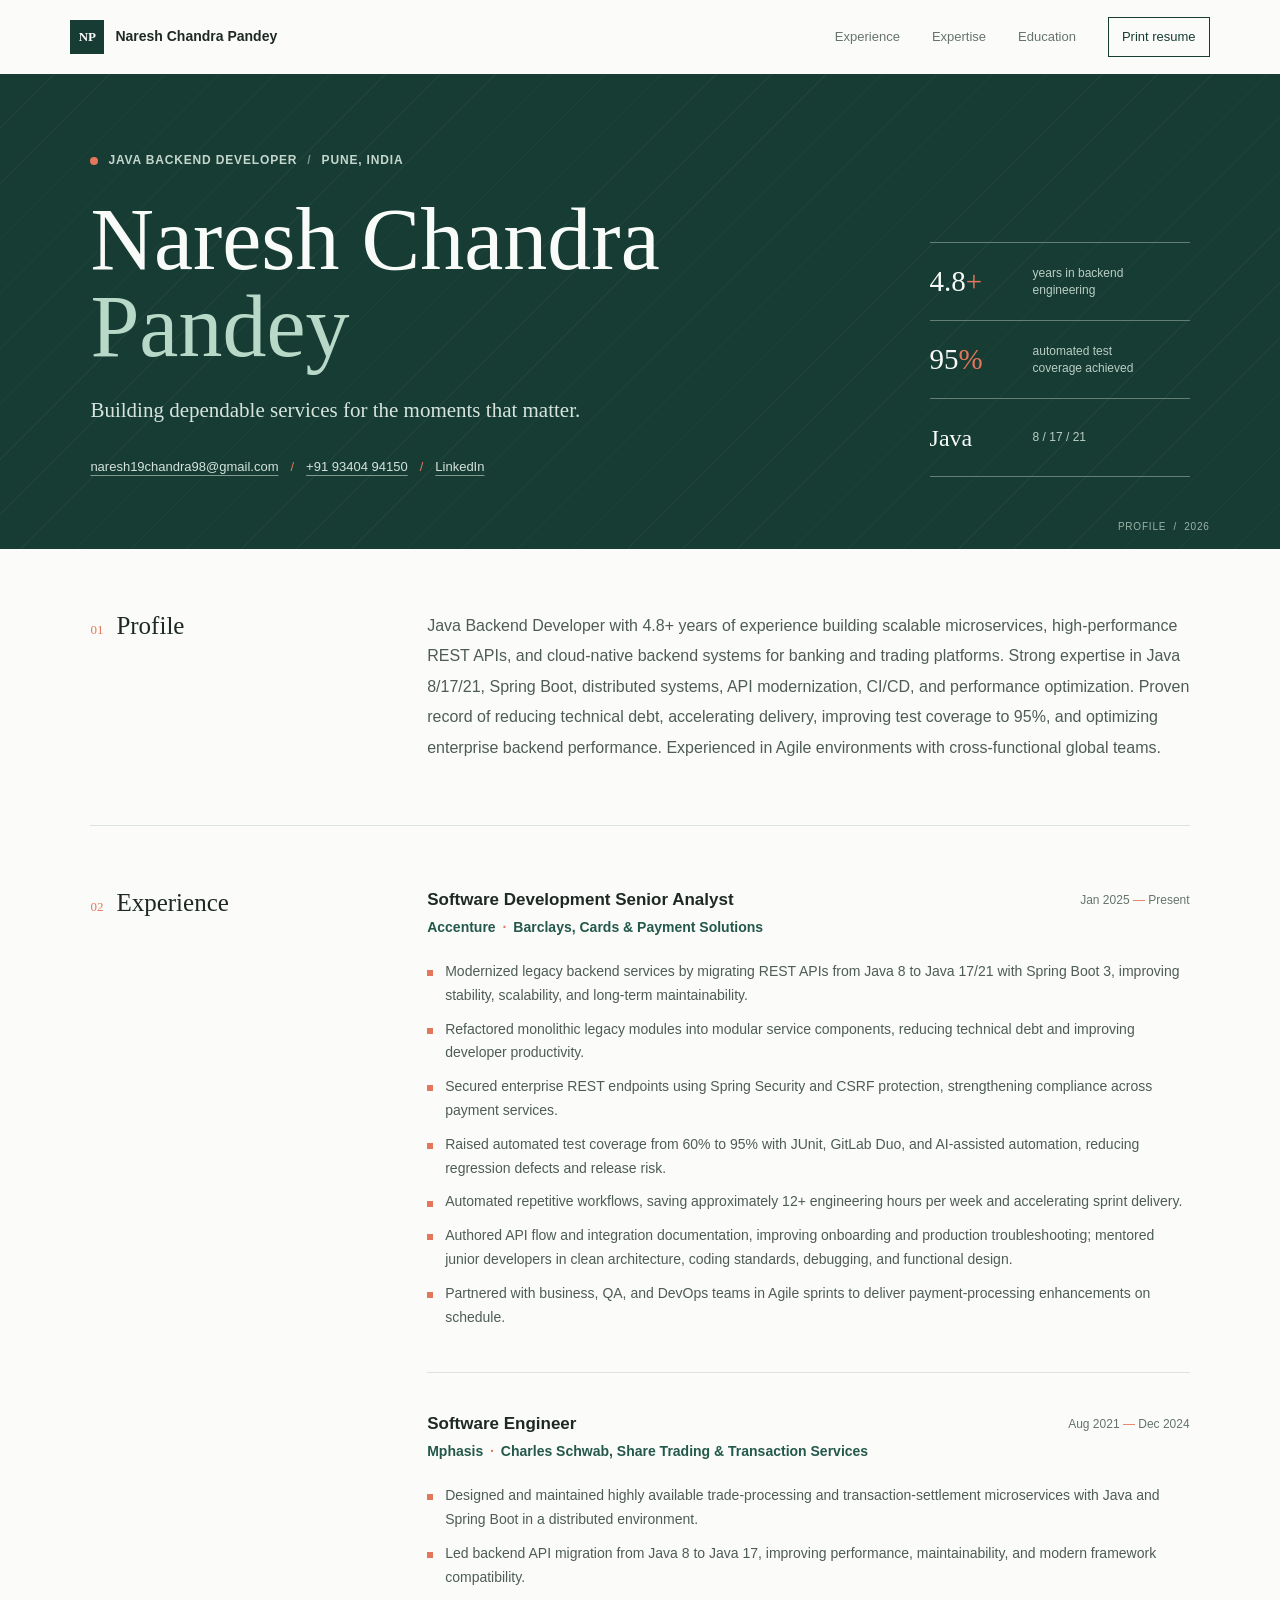
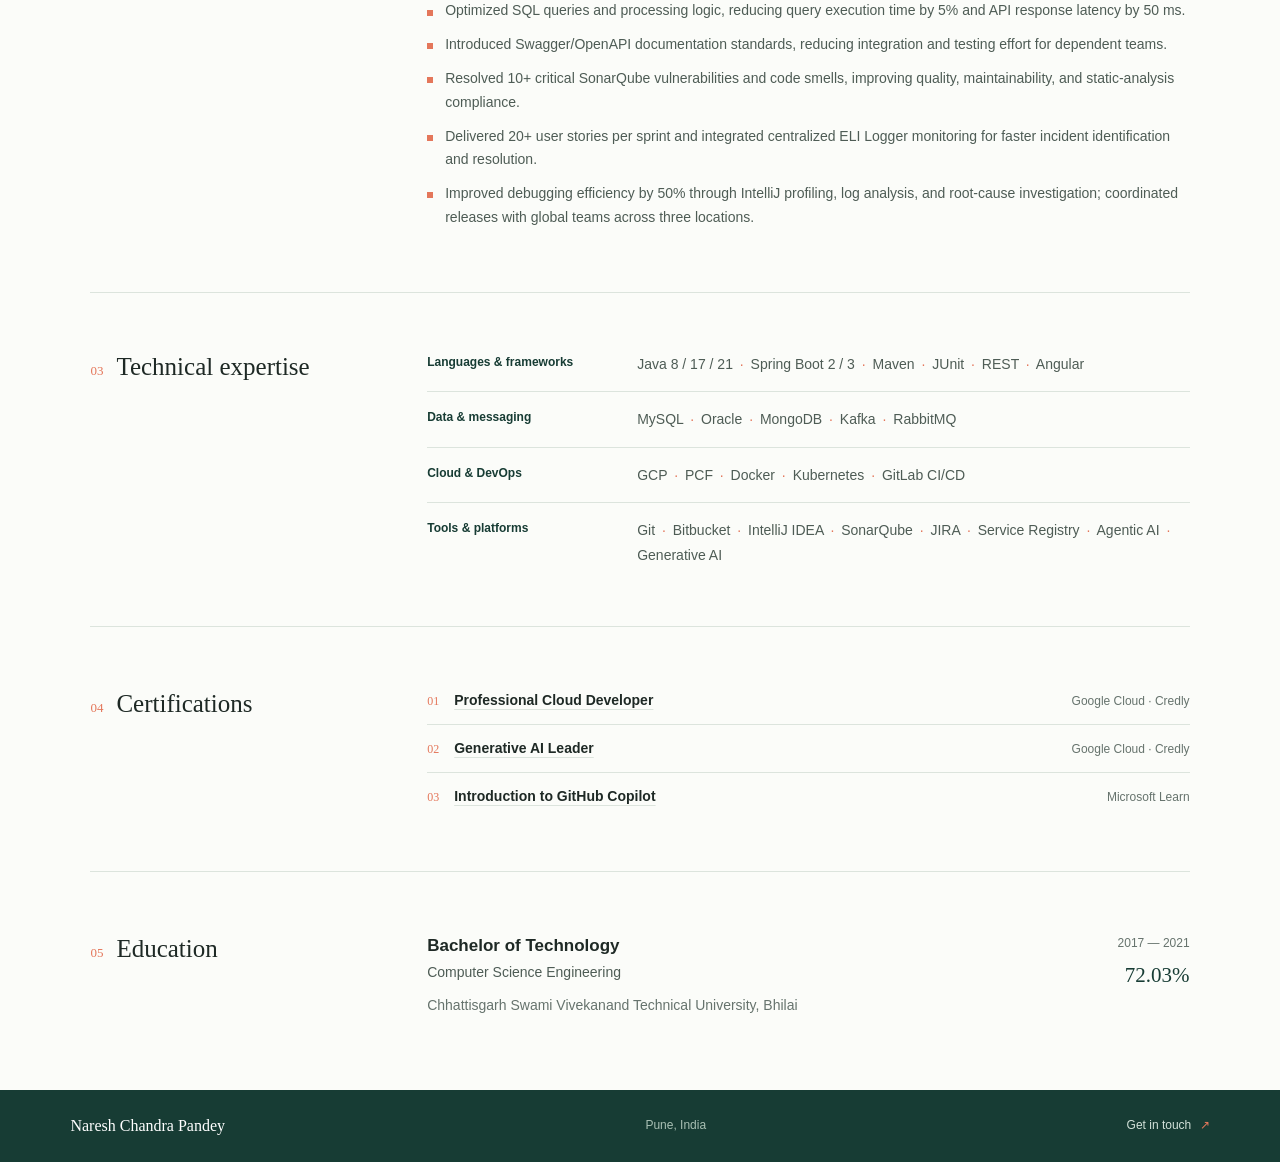
==== Profile/index.html @ 3d14dc4a "added apple style prfofile" ====
<!doctype html>
<html lang="en">
<head>
  <meta charset="utf-8">
  <meta name="viewport" content="width=device-width, initial-scale=1">
  <meta name="theme-color" content="#173c34">
  <meta name="description" content="Resume and professional profile of Naresh Chandra Pandey, Java Backend Developer in Pune, India.">
  <title>Naresh Chandra Pandey | Java Backend Developer</title>
  <link rel="stylesheet" href="styles.css">
  <script src="script.js" defer></script>
</head>
<body>
  <a class="skip-link" href="#main">Skip to content</a>
  <header class="site-header">
    <a class="wordmark" href="#top" aria-label="Naresh Chandra Pandey, home"><span class="wordmark-mark">NP</span><span>Naresh Chandra Pandey</span></a>
    <nav class="site-nav" aria-label="Main navigation">
      <a href="#experience">Experience</a>
      <a href="#expertise">Expertise</a>
      <a href="#education">Education</a>
      <button class="print-button" type="button" id="print-page">Print resume</button>
    </nav>
  </header>

  <main id="main">
    <section class="hero" id="top" aria-labelledby="hero-title">
      <div class="hero-inner">
        <div class="hero-copy">
          <p class="eyebrow"><span class="status-dot" aria-hidden="true"></span> Java Backend Developer <span class="eyebrow-divider">/</span> Pune, India</p>
          <h1 id="hero-title">Naresh Chandra <span>Pandey</span></h1>
          <p class="hero-summary">Building dependable services for the moments that matter.</p>
          <div class="hero-contact" aria-label="Contact information">
            <a href="mailto:naresh19chandra98@gmail.com">naresh19chandra98@gmail.com</a>
            <span class="contact-separator" aria-hidden="true">/</span>
            <a href="tel:+919340494150">+91 93404 94150</a>
            <span class="contact-separator" aria-hidden="true">/</span>
            <a href="https://www.linkedin.com/in/naresh-chandra-pandey-b0973b1a3/" target="_blank" rel="noopener noreferrer">LinkedIn</a>
          </div>
        </div>
        <aside class="hero-facts" aria-label="Professional highlights">
          <div class="fact"><strong>4.8<span>+</span></strong><span>years in backend engineering</span></div>
          <div class="fact"><strong>95<span>%</span></strong><span>automated test coverage achieved</span></div>
          <div class="fact"><strong>Java</strong><span>8 / 17 / 21</span></div>
        </aside>
      </div>
      <div class="hero-index" aria-hidden="true">PROFILE&nbsp; / &nbsp;2026</div>
    </section>

    <div class="page-shell">
      <section class="content-section summary-section" aria-labelledby="summary-title">
        <div class="section-heading"><span class="section-number">01</span><h2 id="summary-title">Profile</h2></div>
        <div class="section-body">
          <p class="profile-copy">Java Backend Developer with 4.8+ years of experience building scalable microservices, high-performance REST APIs, and cloud-native backend systems for banking and trading platforms. Strong expertise in Java 8/17/21, Spring Boot, distributed systems, API modernization, CI/CD, and performance optimization. Proven record of reducing technical debt, accelerating delivery, improving test coverage to 95%, and optimizing enterprise backend performance. Experienced in Agile environments with cross-functional global teams.</p>
        </div>
      </section>

      <section class="content-section" id="experience" aria-labelledby="experience-title">
        <div class="section-heading"><span class="section-number">02</span><h2 id="experience-title">Experience</h2></div>
        <div class="section-body experience-list">
          <article class="role">
            <div class="role-meta">
              <div><h3>Software Development Senior Analyst</h3><p class="company">Accenture <span>·</span> Barclays, Cards &amp; Payment Solutions</p></div>
              <p class="dates">Jan 2025 <span>—</span> Present</p>
            </div>
            <ul class="achievement-list">
              <li>Modernized legacy backend services by migrating REST APIs from Java 8 to Java 17/21 with Spring Boot 3, improving stability, scalability, and long-term maintainability.</li>
              <li>Refactored monolithic legacy modules into modular service components, reducing technical debt and improving developer productivity.</li>
              <li>Secured enterprise REST endpoints using Spring Security and CSRF protection, strengthening compliance across payment services.</li>
              <li>Raised automated test coverage from 60% to 95% with JUnit, GitLab Duo, and AI-assisted automation, reducing regression defects and release risk.</li>
              <li>Automated repetitive workflows, saving approximately 12+ engineering hours per week and accelerating sprint delivery.</li>
              <li>Authored API flow and integration documentation, improving onboarding and production troubleshooting; mentored junior developers in clean architecture, coding standards, debugging, and functional design.</li>
              <li>Partnered with business, QA, and DevOps teams in Agile sprints to deliver payment-processing enhancements on schedule.</li>
            </ul>
          </article>

          <article class="role">
            <div class="role-meta">
              <div><h3>Software Engineer</h3><p class="company">Mphasis <span>·</span> Charles Schwab, Share Trading &amp; Transaction Services</p></div>
              <p class="dates">Aug 2021 <span>—</span> Dec 2024</p>
            </div>
            <ul class="achievement-list">
              <li>Designed and maintained highly available trade-processing and transaction-settlement microservices with Java and Spring Boot in a distributed environment.</li>
              <li>Led backend API migration from Java 8 to Java 17, improving performance, maintainability, and modern framework compatibility.</li>
              <li>Optimized SQL queries and processing logic, reducing query execution time by 5% and API response latency by 50 ms.</li>
              <li>Introduced Swagger/OpenAPI documentation standards, reducing integration and testing effort for dependent teams.</li>
              <li>Resolved 10+ critical SonarQube vulnerabilities and code smells, improving quality, maintainability, and static-analysis compliance.</li>
              <li>Delivered 20+ user stories per sprint and integrated centralized ELI Logger monitoring for faster incident identification and resolution.</li>
              <li>Improved debugging efficiency by 50% through IntelliJ profiling, log analysis, and root-cause investigation; coordinated releases with global teams across three locations.</li>
            </ul>
          </article>
        </div>
      </section>

      <section class="content-section expertise-section" id="expertise" aria-labelledby="expertise-title">
        <div class="section-heading"><span class="section-number">03</span><h2 id="expertise-title">Technical expertise</h2></div>
        <div class="section-body skill-groups">
          <div class="skill-row"><h3>Languages &amp; frameworks</h3><p>Java 8 / 17 / 21 <span>·</span> Spring Boot 2 / 3 <span>·</span> Maven <span>·</span> JUnit <span>·</span> REST <span>·</span> Angular</p></div>
          <div class="skill-row"><h3>Data &amp; messaging</h3><p>MySQL <span>·</span> Oracle <span>·</span> MongoDB <span>·</span> Kafka <span>·</span> RabbitMQ</p></div>
          <div class="skill-row"><h3>Cloud &amp; DevOps</h3><p>GCP <span>·</span> PCF <span>·</span> Docker <span>·</span> Kubernetes <span>·</span> GitLab CI/CD</p></div>
          <div class="skill-row"><h3>Tools &amp; platforms</h3><p>Git <span>·</span> Bitbucket <span>·</span> IntelliJ IDEA <span>·</span> SonarQube <span>·</span> JIRA <span>·</span> Service Registry <span>·</span> Agentic AI <span>·</span> Generative AI</p></div>
        </div>
      </section>

      <section class="content-section credentials-section" aria-labelledby="credentials-title">
        <div class="section-heading"><span class="section-number">04</span><h2 id="credentials-title">Certifications</h2></div>
        <div class="section-body credential-list">
          <p><span>01</span> <a href="https://www.credly.com/badges/05f91e37-56e4-4974-9995-8ab682bf29a2/linked_in_profile" target="_blank" rel="noopener noreferrer">Professional Cloud Developer</a> <span class="credential-provider">Google Cloud · Credly</span></p>
          <p><span>02</span> <a href="https://www.credly.com/badges/91d76ada-a0a5-4c9b-b654-f2ea7abba01b/linked_in?t=t9l62x" target="_blank" rel="noopener noreferrer">Generative AI Leader</a> <span class="credential-provider">Google Cloud · Credly</span></p>
          <p><span>03</span> <a href="https://learn.microsoft.com/en-us/users/nareshchandrapandey-7624/achievements/d6vbt5aj" target="_blank" rel="noopener noreferrer">Introduction to GitHub Copilot</a> <span class="credential-provider">Microsoft Learn</span></p>
        </div>
      </section>

      <section class="content-section education-section" id="education" aria-labelledby="education-title">
        <div class="section-heading"><span class="section-number">05</span><h2 id="education-title">Education</h2></div>
        <div class="section-body education-detail">
          <div><h3>Bachelor of Technology</h3><p>Computer Science Engineering</p><p class="institution">Chhattisgarh Swami Vivekanand Technical University, Bhilai</p></div>
          <div class="education-meta"><span>2017 — 2021</span><strong>72.03%</strong></div>
        </div>
      </section>
    </div>
  </main>

  <footer class="site-footer">
    <a class="footer-name" href="#top">Naresh Chandra Pandey</a>
    <span>Pune, India</span>
    <a href="mailto:naresh19chandra98@gmail.com">Get in touch <span aria-hidden="true">↗</span></a>
  </footer>
</body>
</html>
---- Profile/styles.css ----
:root {
  color-scheme: light;
  --ink: #1e2925;
  --muted: #66736d;
  --forest: #173c34;
  --forest-light: #24584b;
  --paper: #fbfcf9;
  --line: #dce4dd;
  --coral: #e4775b;
  --mint: #b8d8c8;
  --serif: Georgia, "Times New Roman", serif;
  --sans: "Aptos", "Segoe UI", sans-serif;
}

* { box-sizing: border-box; }
html { scroll-behavior: smooth; scroll-padding-top: 88px; }
body { margin: 0; color: var(--ink); background: var(--paper); font-family: var(--sans); font-size: 16px; line-height: 1.65; }
a { color: inherit; }
button { font: inherit; }
.skip-link { position: absolute; z-index: 10; top: -60px; left: 16px; padding: 10px 14px; color: var(--forest); background: white; }
.skip-link:focus { top: 12px; }

.site-header { position: relative; z-index: 2; display: flex; align-items: center; justify-content: space-between; min-height: 74px; padding: 0 max(5.5vw, calc((100vw - 1240px) / 2)); background: var(--paper); }
.wordmark { display: inline-flex; align-items: center; gap: 11px; color: var(--ink); font-size: 14px; font-weight: 700; text-decoration: none; }
.wordmark-mark { display: grid; width: 34px; aspect-ratio: 1; place-items: center; color: var(--paper); background: var(--forest); font-family: var(--serif); font-size: 13px; }
.site-nav { display: flex; align-items: center; gap: clamp(16px, 2.5vw, 36px); }
.site-nav a { color: var(--muted); font-size: 13px; text-decoration: none; }
.site-nav a:hover, .site-nav a:focus-visible { color: var(--forest); text-decoration: underline; text-underline-offset: 5px; }
.print-button { padding: 8px 13px; border: 1px solid var(--forest); color: var(--forest); background: transparent; cursor: pointer; font-size: 13px; transition: background-color 160ms ease, color 160ms ease; }
.print-button:hover, .print-button:focus-visible { color: white; background: var(--forest); }

.hero { position: relative; overflow: hidden; color: #f8fbf7; background-color: var(--forest); background-image: repeating-linear-gradient(135deg, transparent 0 38px, rgb(255 255 255 / 3.5%) 38px 39px); }
.hero-inner { display: grid; grid-template-columns: minmax(0, 1fr) minmax(210px, 260px); gap: 64px; align-items: end; max-width: 1240px; min-height: 438px; margin: 0 auto; padding: 77px 5.5vw 72px; }
.hero-copy { max-width: 750px; }
.eyebrow { display: flex; flex-wrap: wrap; align-items: center; gap: 10px; margin: 0 0 25px; color: #c5d7cd; font-size: 12px; font-weight: 600; letter-spacing: .07em; text-transform: uppercase; }
.status-dot { width: 8px; height: 8px; border-radius: 50%; background: var(--coral); }
.eyebrow-divider { color: #76988b; }
h1 { max-width: 800px; margin: 0; font-family: var(--serif); font-size: clamp(48px, 7vw, 88px); font-weight: 400; line-height: .99; letter-spacing: 0; }
h1 span { color: var(--mint); }
.hero-summary { margin: 23px 0 28px; color: #d6e4dc; font-family: var(--serif); font-size: 21px; }
.hero-contact { display: flex; flex-wrap: wrap; align-items: center; gap: 9px 12px; color: #d5e2db; font-size: 13px; }
.hero-contact a { text-decoration-color: #809b8e; text-underline-offset: 4px; }
.hero-contact a:hover, .hero-contact a:focus-visible { color: white; }
.contact-separator { color: var(--coral); }
.linkedin-note span { color: #aabeb4; }
.hero-facts { display: grid; grid-template-columns: 1fr; border-top: 1px solid #648075; }
.fact { display: grid; grid-template-columns: 90px 1fr; gap: 13px; align-items: center; min-height: 78px; border-bottom: 1px solid #648075; }
.fact strong { color: #f7faf6; font-family: var(--serif); font-size: 29px; font-weight: 400; line-height: 1; }
.fact strong span { color: var(--coral); }
.fact > span { max-width: 130px; color: #b9cdc2; font-size: 12px; line-height: 1.4; }
.fact:last-child strong { font-size: 24px; }
.hero-index { position: absolute; right: max(5.5vw, calc((100vw - 1240px) / 2)); bottom: 14px; color: #9bb3a7; font-size: 10px; letter-spacing: .08em; }

.page-shell { max-width: 1240px; margin: 0 auto; padding: 0 5.5vw; }
.content-section { display: grid; grid-template-columns: minmax(180px, 260px) minmax(0, 1fr); gap: clamp(30px, 6vw, 85px); padding: 62px 0; border-bottom: 1px solid var(--line); }
.section-heading { display: flex; align-items: baseline; gap: 13px; }
.section-number { color: var(--coral); font-family: var(--serif); font-size: 13px; }
.section-heading h2 { margin: 0; font-family: var(--serif); font-size: 25px; font-weight: 400; line-height: 1.2; }
.section-body { min-width: 0; }
.profile-copy { max-width: 780px; margin: 0; color: #4e5c55; font-size: 16px; line-height: 1.9; }

.experience-list { display: grid; gap: 43px; }
.role + .role { padding-top: 39px; border-top: 1px solid var(--line); }
.role-meta { display: flex; justify-content: space-between; gap: 20px; align-items: flex-start; margin-bottom: 21px; }
.role h3, .education-detail h3 { margin: 0 0 4px; font-size: 17px; font-weight: 700; line-height: 1.4; }
.company { margin: 0; color: var(--forest-light); font-size: 14px; font-weight: 600; }
.company span { padding: 0 3px; color: var(--coral); }
.dates { flex: none; margin: 3px 0 0; color: var(--muted); font-size: 12px; }
.dates span { color: var(--coral); }
.achievement-list { display: grid; gap: 10px; margin: 0; padding: 0; list-style: none; }
.achievement-list li { position: relative; padding-left: 18px; color: #4e5c55; font-size: 14px; line-height: 1.7; }
.achievement-list li::before { position: absolute; top: .73em; left: 0; width: 6px; height: 6px; background: var(--coral); content: ""; }

.expertise-section { padding-top: 59px; padding-bottom: 59px; }
.skill-groups { display: grid; }
.skill-row { display: grid; grid-template-columns: minmax(145px, 190px) minmax(0, 1fr); gap: 20px; padding: 15px 0; border-bottom: 1px solid var(--line); }
.skill-row:first-child { padding-top: 0; }
.skill-row:last-child { padding-bottom: 0; border-bottom: 0; }
.skill-row h3 { margin: 1px 0 0; color: var(--forest); font-size: 12px; font-weight: 700; }
.skill-row p { margin: 0; color: #4e5c55; font-size: 14px; line-height: 1.75; }
.skill-row p span { padding: 0 3px; color: var(--coral); }

.credential-list { display: grid; }
.credential-list p { display: flex; flex-wrap: wrap; align-items: baseline; gap: 8px 15px; margin: 0; padding: 12px 0; border-bottom: 1px solid var(--line); color: var(--ink); font-size: 14px; font-weight: 600; }
.credential-list p:first-child { padding-top: 0; }
.credential-list p:last-child { padding-bottom: 0; border-bottom: 0; }
.credential-list p > span:first-child { color: var(--coral); font-family: var(--serif); font-size: 12px; font-weight: 400; }
.credential-list a { text-decoration-color: var(--line); text-underline-offset: 4px; }
.credential-list a:hover, .credential-list a:focus-visible { color: var(--forest-light); text-decoration-color: currentColor; }
.credential-provider { margin-left: auto; color: var(--muted); font-size: 12px; font-weight: 400; }

.education-section { padding-bottom: 70px; border-bottom: 0; }
.education-detail { display: flex; justify-content: space-between; gap: 25px; align-items: flex-start; }
.education-detail h3 { font-size: 17px; }
.education-detail p { margin: 2px 0; color: #4e5c55; font-size: 14px; }
.education-detail .institution { margin-top: 10px; color: var(--muted); }
.education-meta { display: grid; gap: 5px; flex: none; text-align: right; }
.education-meta span { color: var(--muted); font-size: 12px; }
.education-meta strong { color: var(--forest); font-family: var(--serif); font-size: 21px; font-weight: 400; }

.site-footer { display: flex; flex-wrap: wrap; justify-content: space-between; gap: 12px 25px; align-items: center; padding: 23px max(5.5vw, calc((100vw - 1240px) / 2)); color: #d2e1d9; background: var(--forest); font-size: 12px; }
.site-footer a { text-decoration: none; }
.site-footer a:hover, .site-footer a:focus-visible { text-decoration: underline; text-underline-offset: 4px; }
.footer-name { color: white; font-family: var(--serif); font-size: 16px; }
.site-footer > span { color: #a9c0b4; }
.site-footer a:last-child span { padding-left: 5px; color: var(--coral); }

@media (min-width: 1400px) {
  .hero-inner, .page-shell { padding-right: 0; padding-left: 0; }
}
@media (max-width: 760px) {
  .site-header { min-height: 66px; padding: 0 22px; }
  .wordmark { font-size: 12px; }
  .site-nav { gap: 15px; }
  .site-nav a { display: none; }
  .hero-inner { grid-template-columns: 1fr; gap: 38px; min-height: auto; padding: 62px 24px 53px; }
  .hero-summary { max-width: 440px; font-size: 19px; }
  .hero-facts { grid-template-columns: repeat(3, minmax(0, 1fr)); }
  .fact { grid-template-columns: 1fr; gap: 6px; align-content: center; min-height: 83px; padding: 10px 8px; border-right: 1px solid #648075; }
  .fact:last-child { border-right: 0; }
  .fact strong { font-size: 25px; }
  .fact > span { font-size: 11px; }
  .hero-index { right: 24px; }
  .page-shell { padding: 0 24px; }
  .content-section { grid-template-columns: 1fr; gap: 24px; padding: 43px 0; }
  .section-heading h2 { font-size: 23px; }
  .profile-copy { font-size: 15px; }
  .experience-list { gap: 32px; }
  .role + .role { padding-top: 30px; }
  .skill-row { grid-template-columns: minmax(120px, .7fr) 1.3fr; gap: 12px; }
  .site-footer { padding: 20px 24px; }
}
@media (max-width: 450px) {
  body { font-size: 15px; }
  .site-header { padding: 0 17px; }
  .wordmark { gap: 8px; font-size: 11px; }
  .wordmark-mark { width: 31px; }
  .print-button { padding: 7px 9px; font-size: 12px; }
  .hero-inner { padding: 52px 18px 49px; }
  h1 { font-size: 48px; }
  .hero-contact { align-items: flex-start; flex-direction: column; gap: 5px; }
  .contact-separator { display: none; }
  .hero-facts { grid-template-columns: repeat(3, minmax(0, 1fr)); }
  .fact { padding: 9px 5px; }
  .fact strong { font-size: 22px; }
  .fact:last-child strong { font-size: 20px; }
  .fact > span { font-size: 10px; }
  .hero-index { right: 18px; }
  .page-shell { padding: 0 18px; }
  .role-meta { flex-direction: column; gap: 7px; }
  .dates { margin-top: 0; }
  .skill-row { grid-template-columns: 1fr; gap: 4px; }
  .credential-provider { width: 100%; margin-left: 27px; }
  .education-detail { flex-direction: column; gap: 14px; }
  .education-meta { grid-template-columns: auto auto; align-items: baseline; gap: 15px; text-align: left; }
  .site-footer { padding: 18px; }
}
@media (prefers-reduced-motion: reduce) {
  *, *::before, *::after { scroll-behavior: auto !important; transition-duration: .01ms !important; }
}
@media print {
  :root { --ink: #111; --muted: #444; --paper: #fff; --line: #ccc; --forest: #173c34; }
  @page { margin: 14mm; }
  body { background: white; font-size: 10pt; }
  .site-header, .print-button, .skip-link { display: none !important; }
  .hero { print-color-adjust: exact; -webkit-print-color-adjust: exact; }
  .hero-inner { min-height: 0; grid-template-columns: 1fr 190px; gap: 25px; padding: 30px 0; }
  h1 { font-size: 48pt; }
  .hero-summary { margin: 12px 0; font-size: 15pt; }
  .hero-index { display: none; }
  .page-shell { padding: 0; }
  .content-section { grid-template-columns: 150px 1fr; gap: 25px; padding: 24px 0; break-inside: avoid; }
  .section-heading h2 { font-size: 17pt; }
  .achievement-list { gap: 5px; }
  .achievement-list li, .skill-row p, .education-detail p { font-size: 9pt; }
  .site-footer { padding: 14px 0; print-color-adjust: exact; -webkit-print-color-adjust: exact; }
  a { text-decoration: none; }
}
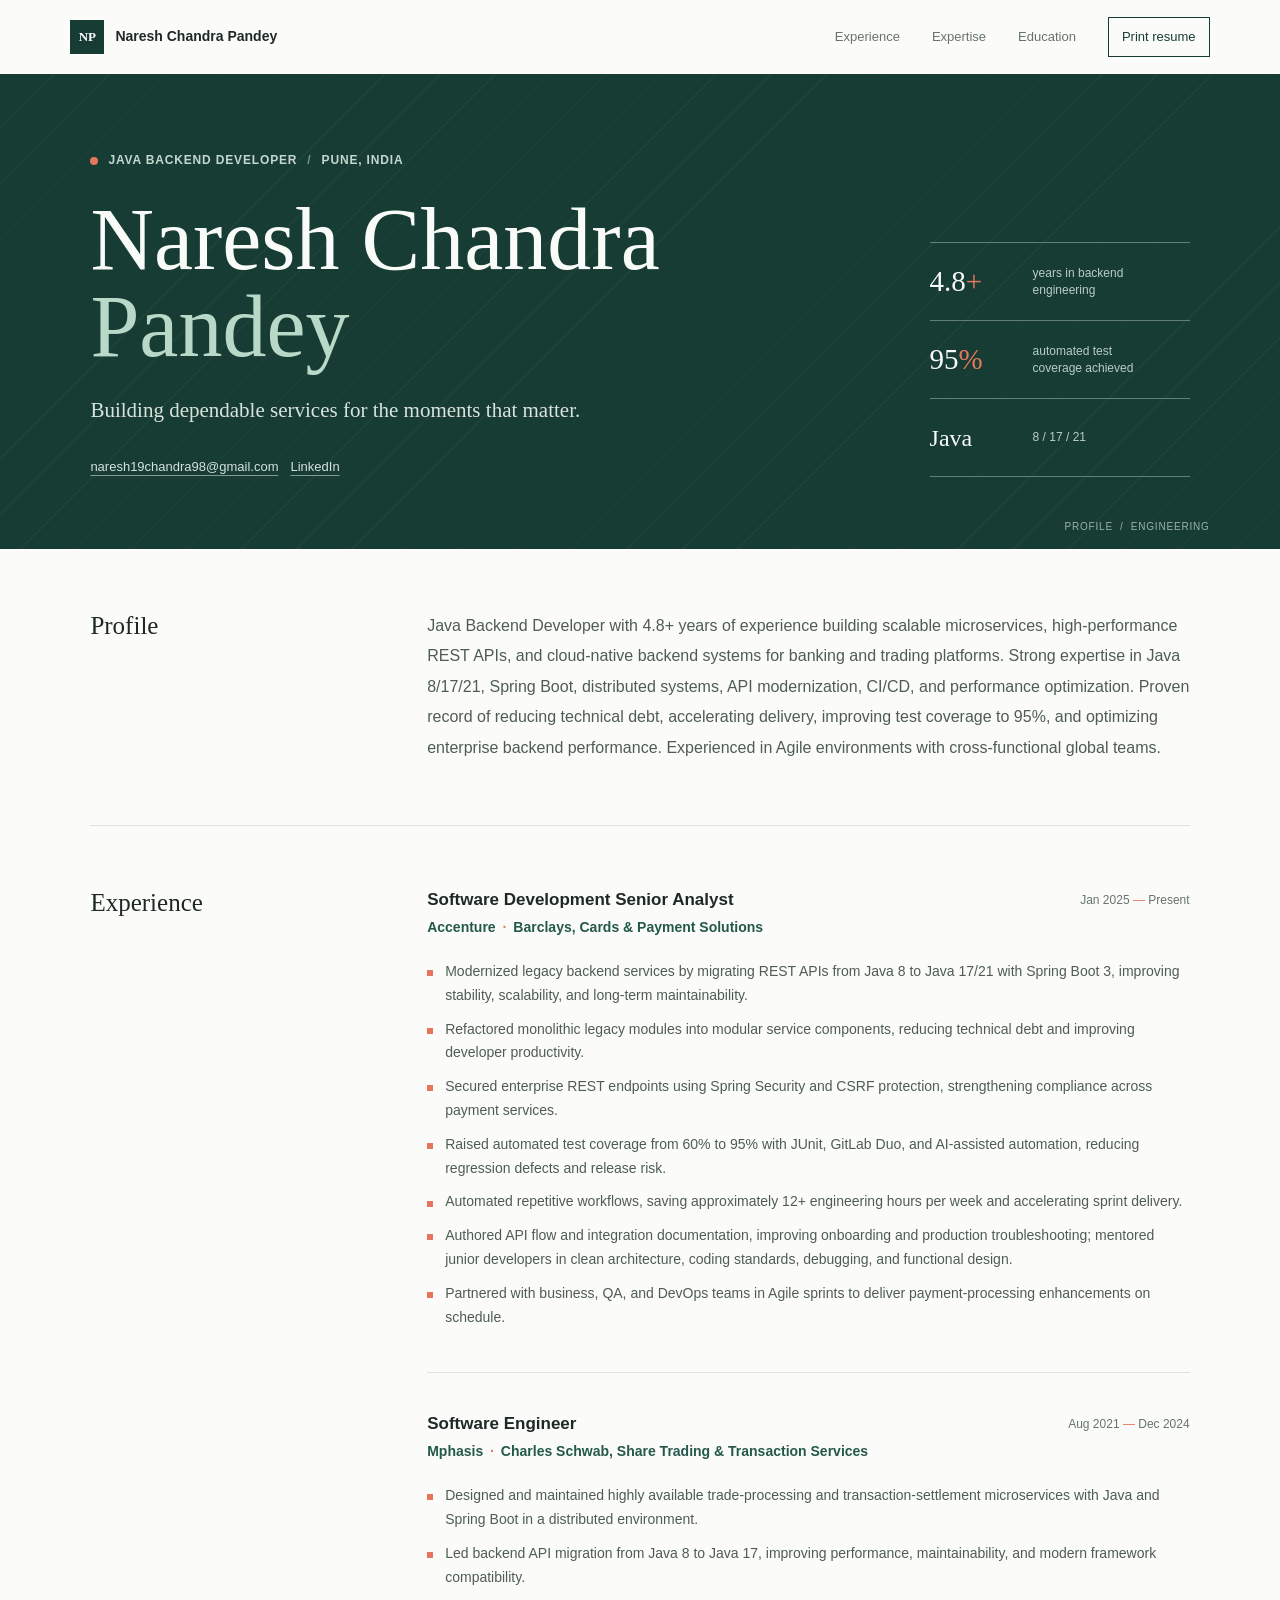
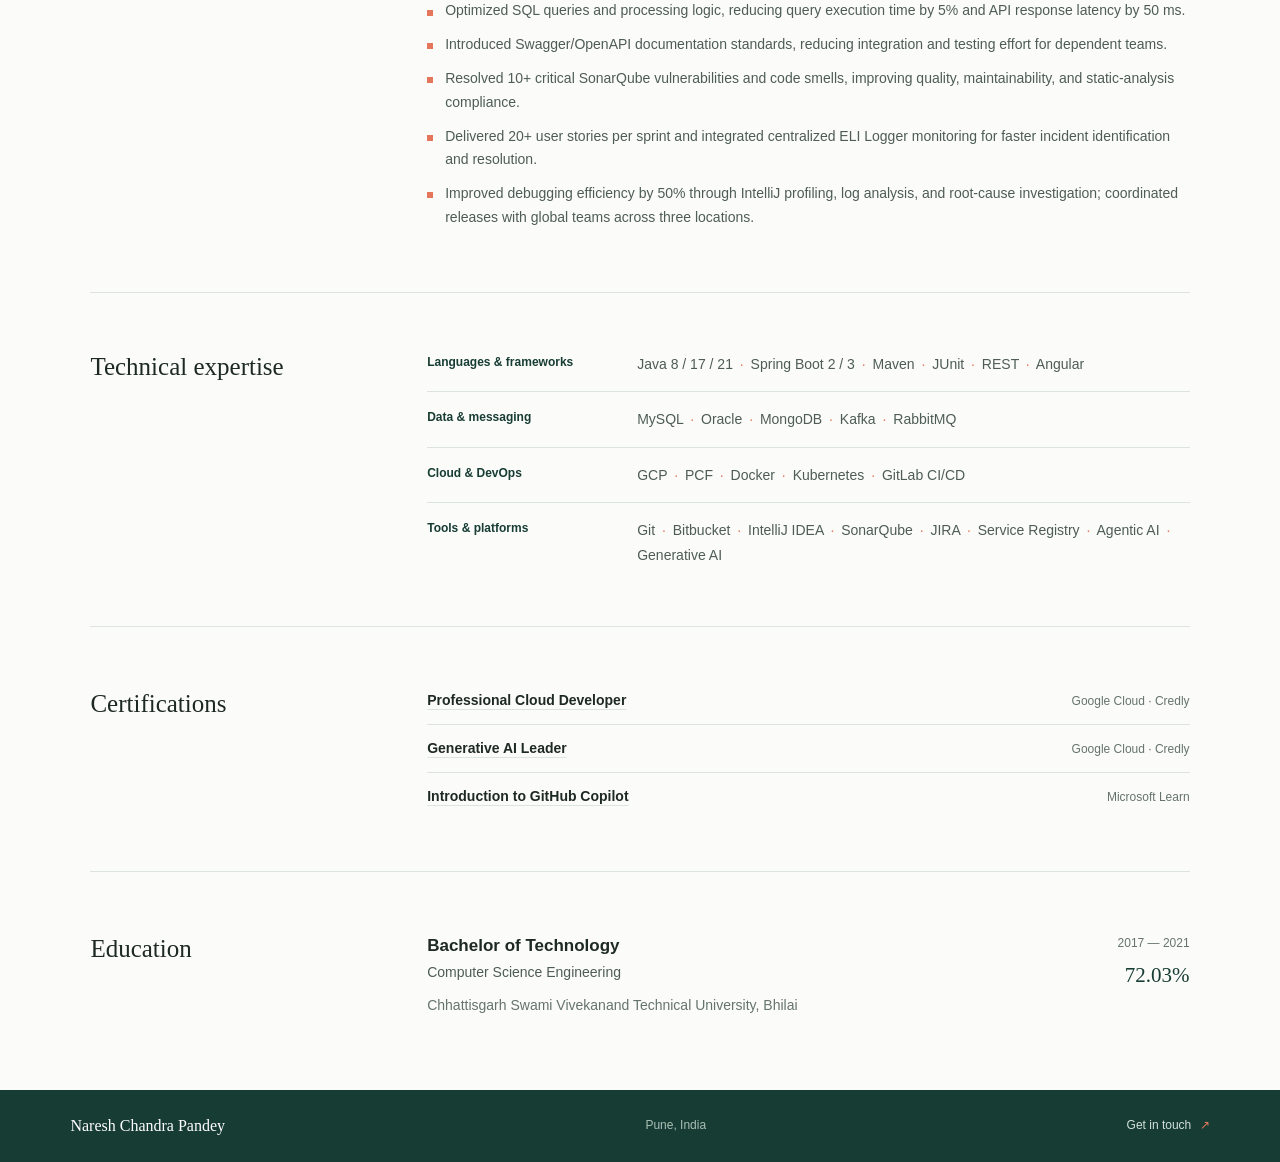
==== commit 1d5ce80f: "removed contact number and added glassmorphism" ====
--- a/Profile/index.html
+++ b/Profile/index.html
@@ -30,9 +30,6 @@
           <p class="hero-summary">Building dependable services for the moments that matter.</p>
           <div class="hero-contact" aria-label="Contact information">
             <a href="mailto:naresh19chandra98@gmail.com">naresh19chandra98@gmail.com</a>
-            <span class="contact-separator" aria-hidden="true">/</span>
-            <a href="tel:+919340494150">+91 93404 94150</a>
-            <span class="contact-separator" aria-hidden="true">/</span>
             <a href="https://www.linkedin.com/in/naresh-chandra-pandey-b0973b1a3/" target="_blank" rel="noopener noreferrer">LinkedIn</a>
           </div>
         </div>
@@ -42,19 +39,19 @@
           <div class="fact"><strong>Java</strong><span>8 / 17 / 21</span></div>
         </aside>
       </div>
-      <div class="hero-index" aria-hidden="true">PROFILE&nbsp; / &nbsp;2026</div>
+      <div class="hero-index" aria-hidden="true">PROFILE&nbsp; / &nbsp;ENGINEERING</div>
     </section>
 
     <div class="page-shell">
       <section class="content-section summary-section" aria-labelledby="summary-title">
-        <div class="section-heading"><span class="section-number">01</span><h2 id="summary-title">Profile</h2></div>
+        <div class="section-heading"><h2 id="summary-title">Profile</h2></div>
         <div class="section-body">
           <p class="profile-copy">Java Backend Developer with 4.8+ years of experience building scalable microservices, high-performance REST APIs, and cloud-native backend systems for banking and trading platforms. Strong expertise in Java 8/17/21, Spring Boot, distributed systems, API modernization, CI/CD, and performance optimization. Proven record of reducing technical debt, accelerating delivery, improving test coverage to 95%, and optimizing enterprise backend performance. Experienced in Agile environments with cross-functional global teams.</p>
         </div>
       </section>
 
       <section class="content-section" id="experience" aria-labelledby="experience-title">
-        <div class="section-heading"><span class="section-number">02</span><h2 id="experience-title">Experience</h2></div>
+        <div class="section-heading"><h2 id="experience-title">Experience</h2></div>
         <div class="section-body experience-list">
           <article class="role">
             <div class="role-meta">
@@ -91,7 +88,7 @@
       </section>
 
       <section class="content-section expertise-section" id="expertise" aria-labelledby="expertise-title">
-        <div class="section-heading"><span class="section-number">03</span><h2 id="expertise-title">Technical expertise</h2></div>
+        <div class="section-heading"><h2 id="expertise-title">Technical expertise</h2></div>
         <div class="section-body skill-groups">
           <div class="skill-row"><h3>Languages &amp; frameworks</h3><p>Java 8 / 17 / 21 <span>·</span> Spring Boot 2 / 3 <span>·</span> Maven <span>·</span> JUnit <span>·</span> REST <span>·</span> Angular</p></div>
           <div class="skill-row"><h3>Data &amp; messaging</h3><p>MySQL <span>·</span> Oracle <span>·</span> MongoDB <span>·</span> Kafka <span>·</span> RabbitMQ</p></div>
@@ -101,16 +98,16 @@
       </section>
 
       <section class="content-section credentials-section" aria-labelledby="credentials-title">
-        <div class="section-heading"><span class="section-number">04</span><h2 id="credentials-title">Certifications</h2></div>
+        <div class="section-heading"><h2 id="credentials-title">Certifications</h2></div>
         <div class="section-body credential-list">
-          <p><span>01</span> <a href="https://www.credly.com/badges/05f91e37-56e4-4974-9995-8ab682bf29a2/linked_in_profile" target="_blank" rel="noopener noreferrer">Professional Cloud Developer</a> <span class="credential-provider">Google Cloud · Credly</span></p>
-          <p><span>02</span> <a href="https://www.credly.com/badges/91d76ada-a0a5-4c9b-b654-f2ea7abba01b/linked_in?t=t9l62x" target="_blank" rel="noopener noreferrer">Generative AI Leader</a> <span class="credential-provider">Google Cloud · Credly</span></p>
-          <p><span>03</span> <a href="https://learn.microsoft.com/en-us/users/nareshchandrapandey-7624/achievements/d6vbt5aj" target="_blank" rel="noopener noreferrer">Introduction to GitHub Copilot</a> <span class="credential-provider">Microsoft Learn</span></p>
+          <p><a href="https://www.credly.com/badges/05f91e37-56e4-4974-9995-8ab682bf29a2/linked_in_profile" target="_blank" rel="noopener noreferrer">Professional Cloud Developer</a> <span class="credential-provider">Google Cloud · Credly</span></p>
+          <p><a href="https://www.credly.com/badges/91d76ada-a0a5-4c9b-b654-f2ea7abba01b/linked_in?t=t9l62x" target="_blank" rel="noopener noreferrer">Generative AI Leader</a> <span class="credential-provider">Google Cloud · Credly</span></p>
+          <p><a href="https://learn.microsoft.com/en-us/users/nareshchandrapandey-7624/achievements/d6vbt5aj" target="_blank" rel="noopener noreferrer">Introduction to GitHub Copilot</a> <span class="credential-provider">Microsoft Learn</span></p>
         </div>
       </section>
 
       <section class="content-section education-section" id="education" aria-labelledby="education-title">
-        <div class="section-heading"><span class="section-number">05</span><h2 id="education-title">Education</h2></div>
+        <div class="section-heading"><h2 id="education-title">Education</h2></div>
         <div class="section-body education-detail">
           <div><h3>Bachelor of Technology</h3><p>Computer Science Engineering</p><p class="institution">Chhattisgarh Swami Vivekanand Technical University, Bhilai</p></div>
           <div class="education-meta"><span>2017 — 2021</span><strong>72.03%</strong></div>
--- a/Profile/styles.css
+++ b/Profile/styles.css
@@ -42,7 +42,6 @@
 .hero-contact a { text-decoration-color: #809b8e; text-underline-offset: 4px; }
 .hero-contact a:hover, .hero-contact a:focus-visible { color: white; }
 .contact-separator { color: var(--coral); }
-.linkedin-note span { color: #aabeb4; }
 .hero-facts { display: grid; grid-template-columns: 1fr; border-top: 1px solid #648075; }
 .fact { display: grid; grid-template-columns: 90px 1fr; gap: 13px; align-items: center; min-height: 78px; border-bottom: 1px solid #648075; }
 .fact strong { color: #f7faf6; font-family: var(--serif); font-size: 29px; font-weight: 400; line-height: 1; }
@@ -54,7 +53,6 @@
 .page-shell { max-width: 1240px; margin: 0 auto; padding: 0 5.5vw; }
 .content-section { display: grid; grid-template-columns: minmax(180px, 260px) minmax(0, 1fr); gap: clamp(30px, 6vw, 85px); padding: 62px 0; border-bottom: 1px solid var(--line); }
 .section-heading { display: flex; align-items: baseline; gap: 13px; }
-.section-number { color: var(--coral); font-family: var(--serif); font-size: 13px; }
 .section-heading h2 { margin: 0; font-family: var(--serif); font-size: 25px; font-weight: 400; line-height: 1.2; }
 .section-body { min-width: 0; }
 .profile-copy { max-width: 780px; margin: 0; color: #4e5c55; font-size: 16px; line-height: 1.9; }
@@ -84,7 +82,6 @@
 .credential-list p { display: flex; flex-wrap: wrap; align-items: baseline; gap: 8px 15px; margin: 0; padding: 12px 0; border-bottom: 1px solid var(--line); color: var(--ink); font-size: 14px; font-weight: 600; }
 .credential-list p:first-child { padding-top: 0; }
 .credential-list p:last-child { padding-bottom: 0; border-bottom: 0; }
-.credential-list p > span:first-child { color: var(--coral); font-family: var(--serif); font-size: 12px; font-weight: 400; }
 .credential-list a { text-decoration-color: var(--line); text-underline-offset: 4px; }
 .credential-list a:hover, .credential-list a:focus-visible { color: var(--forest-light); text-decoration-color: currentColor; }
 .credential-provider { margin-left: auto; color: var(--muted); font-size: 12px; font-weight: 400; }
